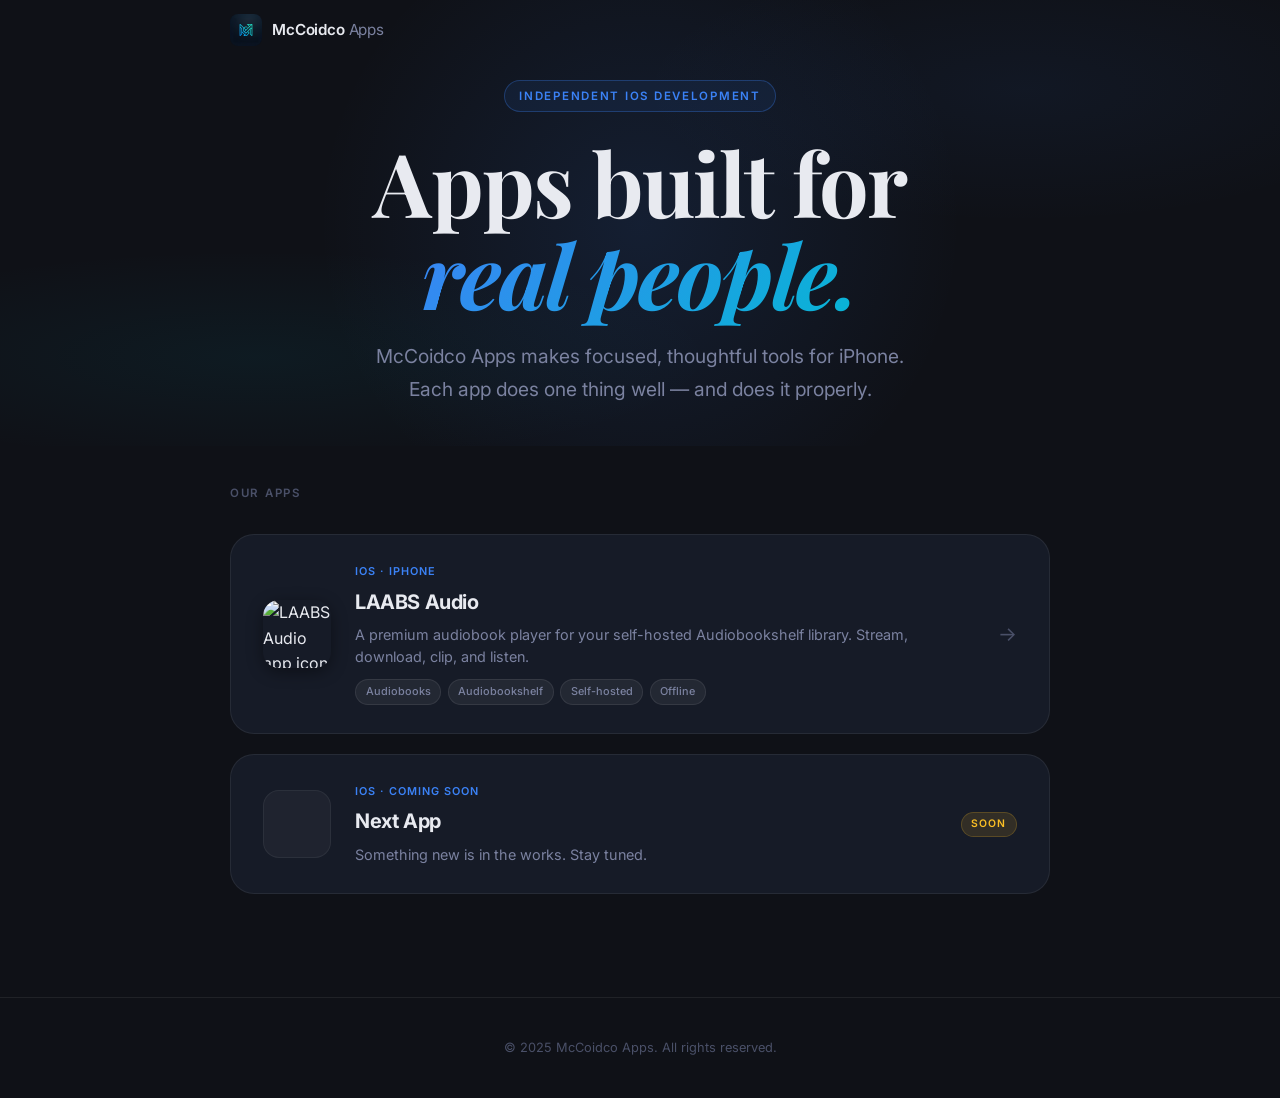
==== index.html @ eb5007ad "initial commit" ====
<!DOCTYPE html>
<html lang="en">
<head>
  <meta charset="UTF-8" />
  <meta name="viewport" content="width=device-width, initial-scale=1.0" />
  <title>McCoidco Apps — Useful Apps for Real People</title>
  <meta name="description" content="McCoidco Apps builds focused, useful iOS apps for people who care about how their tools work." />
  <meta property="og:title" content="McCoidco Apps — Useful Apps for Real People" />
  <meta property="og:description" content="We build focused, thoughtful iOS apps. Explore our apps below." />
  <meta property="og:type" content="website" />
  <meta name="theme-color" content="#0f1117" />
  <link rel="icon" type="image/png" href="assets/images/mccoidco-logo.png" />

  <link rel="preconnect" href="https://fonts.googleapis.com" />
  <link rel="preconnect" href="https://fonts.gstatic.com" crossorigin />
  <link href="https://fonts.googleapis.com/css2?family=Inter:wght@300;400;500;600;700&family=Playfair+Display:ital,wght@0,700;1,700&display=swap" rel="stylesheet" />

  <style>
    /* ── Reset & Base ── */
    *, *::before, *::after { box-sizing: border-box; margin: 0; padding: 0; }
    html { scroll-behavior: smooth; }

    body {
      font-family: 'Inter', system-ui, sans-serif;
      background-color: #0f1117;
      color: #e8eaf0;
      line-height: 1.6;
      -webkit-font-smoothing: antialiased;
    }

    a { color: inherit; text-decoration: none; }

    img { display: block; max-width: 100%; }

    /* ── Design Tokens ── */
    :root {
      --bg:          #0f1117;
      --bg-card:     #161b27;
      --bg-card-hover: #1c2335;
      --border:      rgba(255,255,255,0.07);
      --border-hover: rgba(255,255,255,0.15);
      --text:        #e8eaf0;
      --text-muted:  #7b82a0;
      --text-subtle: #4a5068;
      --accent:      #3b82f6;
      --accent-glow: rgba(59, 130, 246, 0.25);
      --accent-2:    #06b6d4;
      --radius:      16px;
      --radius-lg:   24px;
      --radius-full: 9999px;
    }

    /* ── Layout ── */
    .container {
      max-width: 900px;
      margin-inline: auto;
      padding-inline: clamp(1.25rem, 5vw, 2.5rem);
    }

    /* ── Nav ── */
    .site-nav {
      position: fixed;
      top: 0; left: 0; right: 0;
      z-index: 100;
      padding: 0.875rem 0;
      transition: background 0.3s ease, box-shadow 0.3s ease;
    }

    .site-nav.is-scrolled {
      background: rgba(15, 17, 23, 0.85);
      backdrop-filter: blur(20px);
      -webkit-backdrop-filter: blur(20px);
      box-shadow: 0 1px 0 rgba(255,255,255,0.05);
    }

    .site-nav__inner {
      display: flex;
      align-items: center;
      justify-content: space-between;
    }

    .site-nav__brand {
      display: flex;
      align-items: center;
      gap: 0.625rem;
    }

    .site-nav__logo {
      width: 32px;
      height: 32px;
      border-radius: 8px;
      object-fit: cover;
    }

    .site-nav__name {
      font-weight: 600;
      font-size: 0.95rem;
      letter-spacing: -0.01em;
      color: var(--text);
    }

    .site-nav__name span {
      color: var(--text-muted);
      font-weight: 400;
    }

    /* ── Hero ── */
    .hero {
      display: flex;
      flex-direction: column;
      align-items: center;
      justify-content: center;
      text-align: center;
      padding-block: 5rem 2.5rem;
      position: relative;
      overflow: hidden;
    }

    /* Radial glow behind hero */
    .hero::before {
      content: '';
      position: absolute;
      width: 700px;
      height: 700px;
      top: 50%;
      left: 50%;
      transform: translate(-50%, -50%);
      background: radial-gradient(ellipse at center, rgba(59,130,246,0.12) 0%, transparent 65%);
      pointer-events: none;
    }

    .hero::after {
      content: '';
      position: absolute;
      inset: 0;
      background:
        radial-gradient(ellipse 60% 40% at 20% 80%, rgba(6,182,212,0.06) 0%, transparent 60%),
        radial-gradient(ellipse 50% 50% at 80% 20%, rgba(59,130,246,0.06) 0%, transparent 60%);
      pointer-events: none;
    }

    .hero__content {
      position: relative;
      z-index: 1;
    }

    .hero__eyebrow {
      display: inline-block;
      font-size: 0.72rem;
      font-weight: 600;
      letter-spacing: 0.15em;
      text-transform: uppercase;
      color: var(--accent);
      margin-bottom: 1.5rem;
      padding: 0.35rem 0.875rem;
      border: 1px solid rgba(59,130,246,0.3);
      border-radius: var(--radius-full);
      background: rgba(59,130,246,0.08);
    }

    .hero__headline {
      font-family: 'Playfair Display', Georgia, serif;
      font-size: clamp(2.75rem, 7vw, 5.5rem);
      font-weight: 700;
      line-height: 1.05;
      letter-spacing: -0.02em;
      color: var(--text);
      margin-bottom: 1.25rem;
    }

    .hero__headline em {
      font-style: italic;
      background: linear-gradient(135deg, var(--accent), var(--accent-2));
      -webkit-background-clip: text;
      -webkit-text-fill-color: transparent;
      background-clip: text;
    }

    .hero__subhead {
      font-size: clamp(1rem, 2vw, 1.2rem);
      color: var(--text-muted);
      max-width: 48ch;
      margin-inline: auto;
      line-height: 1.7;
    }

    /* ── Section ── */
    .apps-section {
      padding-block: clamp(1.5rem, 3vw, 2.5rem) clamp(4rem, 8vw, 7rem);
    }

    .section-label {
      font-size: 0.72rem;
      font-weight: 600;
      letter-spacing: 0.15em;
      text-transform: uppercase;
      color: var(--text-subtle);
      margin-bottom: 2rem;
    }

    /* ── App Card ── */
    .apps-grid {
      display: grid;
      gap: 1.25rem;
    }

    .app-card {
      display: grid;
      grid-template-columns: auto 1fr auto;
      align-items: center;
      gap: 1.5rem;
      padding: 1.75rem 2rem;
      background: var(--bg-card);
      border: 1px solid var(--border);
      border-radius: var(--radius-lg);
      transition: background 0.2s ease, border-color 0.2s ease, transform 0.2s ease, box-shadow 0.2s ease;
      cursor: pointer;
      position: relative;
      overflow: hidden;
    }

    .app-card::before {
      content: '';
      position: absolute;
      inset: 0;
      background: linear-gradient(135deg, rgba(59,130,246,0.04) 0%, transparent 50%);
      opacity: 0;
      transition: opacity 0.2s ease;
      pointer-events: none;
    }

    .app-card:hover {
      background: var(--bg-card-hover);
      border-color: var(--border-hover);
      transform: translateY(-2px);
      box-shadow: 0 16px 48px rgba(0,0,0,0.4), 0 0 0 1px rgba(59,130,246,0.1);
    }

    .app-card:hover::before {
      opacity: 1;
    }

    .app-card__icon {
      width: 68px;
      height: 68px;
      border-radius: 16px;
      object-fit: cover;
      flex-shrink: 0;
      box-shadow: 0 4px 16px rgba(0,0,0,0.4);
    }

    .app-card__body {
      min-width: 0;
    }

    .app-card__platform {
      font-size: 0.68rem;
      font-weight: 600;
      letter-spacing: 0.1em;
      text-transform: uppercase;
      color: var(--accent);
      margin-bottom: 0.3rem;
    }

    .app-card__name {
      font-size: 1.25rem;
      font-weight: 700;
      letter-spacing: -0.02em;
      color: var(--text);
      margin-bottom: 0.4rem;
    }

    .app-card__tagline {
      font-size: 0.9rem;
      color: var(--text-muted);
      line-height: 1.5;
    }

    .app-card__tags {
      display: flex;
      gap: 0.4rem;
      flex-wrap: wrap;
      margin-top: 0.75rem;
    }

    .tag {
      font-size: 0.68rem;
      font-weight: 500;
      padding: 0.2rem 0.6rem;
      border-radius: var(--radius-full);
      background: rgba(255,255,255,0.06);
      color: var(--text-muted);
      border: 1px solid rgba(255,255,255,0.08);
      white-space: nowrap;
    }

    .app-card__arrow {
      color: var(--text-subtle);
      font-size: 1.25rem;
      flex-shrink: 0;
      transition: color 0.2s ease, transform 0.2s ease;
    }

    .app-card:hover .app-card__arrow {
      color: var(--accent);
      transform: translateX(3px);
    }

    /* "Coming soon" card style */
    .app-card--coming-soon {
      opacity: 0.45;
      cursor: default;
    }

    .app-card--coming-soon:hover {
      transform: none;
      box-shadow: none;
      background: var(--bg-card);
      border-color: var(--border);
    }

    .app-card--coming-soon::before {
      display: none;
    }

    .coming-soon-badge {
      font-size: 0.65rem;
      font-weight: 600;
      letter-spacing: 0.1em;
      text-transform: uppercase;
      padding: 0.2rem 0.6rem;
      border-radius: var(--radius-full);
      background: rgba(251,191,36,0.12);
      color: #fbbf24;
      border: 1px solid rgba(251,191,36,0.2);
      white-space: nowrap;
      flex-shrink: 0;
    }

    /* ── Footer ── */
    .site-footer {
      padding-block: 2.5rem;
      border-top: 1px solid var(--border);
      text-align: center;
    }

    .site-footer p {
      font-size: 0.8rem;
      color: var(--text-subtle);
    }

    .site-footer a {
      color: var(--text-muted);
      transition: color 0.15s ease;
    }

    .site-footer a:hover {
      color: var(--text);
    }

    /* ── Reveal animation ── */
    .reveal {
      opacity: 0;
      transform: translateY(16px);
      transition: opacity 0.6s ease, transform 0.6s ease;
    }

    .reveal.is-visible {
      opacity: 1;
      transform: none;
    }

    .reveal-delay-1 { transition-delay: 0.1s; }
    .reveal-delay-2 { transition-delay: 0.2s; }
    .reveal-delay-3 { transition-delay: 0.3s; }

    /* ── Responsive ── */
    @media (max-width: 580px) {
      .app-card {
        grid-template-columns: auto 1fr;
        padding: 1.25rem;
        gap: 1rem;
      }

      .app-card__arrow {
        display: none;
      }
    }
  </style>
</head>
<body>

<!-- ═══════════════════════════════════════
     NAV
 ═══════════════════════════════════════ -->
<nav class="site-nav" id="site-nav" aria-label="Site navigation">
  <div class="container">
    <div class="site-nav__inner">
      <a href="index.html" class="site-nav__brand" aria-label="McCoidco Apps home">
        <img src="assets/images/mccoidco-logo.png" alt="" class="site-nav__logo" />
        <span class="site-nav__name">McCoidco<span> Apps</span></span>
      </a>
    </div>
  </div>
</nav>


<!-- ═══════════════════════════════════════
     HERO
 ═══════════════════════════════════════ -->
<section class="hero" aria-labelledby="hero-heading">
  <div class="container">
    <div class="hero__content">
      <span class="hero__eyebrow reveal">Independent iOS Development</span>
      <h1 class="hero__headline reveal reveal-delay-1" id="hero-heading">
        Apps built for<br /><em>real people.</em>
      </h1>
      <p class="hero__subhead reveal reveal-delay-2">
        McCoidco Apps makes focused, thoughtful tools for iPhone. Each app does one thing well — and does it properly.
      </p>
    </div>
  </div>
</section>


<!-- ═══════════════════════════════════════
     APPS
 ═══════════════════════════════════════ -->
<section class="apps-section" id="apps" aria-labelledby="apps-heading">
  <div class="container">
    <p class="section-label reveal" id="apps-heading">Our Apps</p>

    <div class="apps-grid">

      <!-- LAABS Audio -->
      <a href="laabs/index.html" class="app-card reveal reveal-delay-1" id="card-laabs" aria-label="LAABS Audio — learn more">
        <img
          src="assets/images/laabs-icon.png"
          alt="LAABS Audio app icon"
          class="app-card__icon"
          width="68" height="68"
        />
        <div class="app-card__body">
          <p class="app-card__platform">iOS · iPhone</p>
          <p class="app-card__name">LAABS Audio</p>
          <p class="app-card__tagline">A premium audiobook player for your self-hosted Audiobookshelf library. Stream, download, clip, and listen.</p>
          <div class="app-card__tags">
            <span class="tag">Audiobooks</span>
            <span class="tag">Audiobookshelf</span>
            <span class="tag">Self-hosted</span>
            <span class="tag">Offline</span>
          </div>
        </div>
        <span class="app-card__arrow" aria-hidden="true">→</span>
      </a>

      <!-- Placeholder: Future App -->
      <div class="app-card app-card--coming-soon reveal reveal-delay-2" aria-hidden="true">
        <div style="width:68px;height:68px;border-radius:16px;background:rgba(255,255,255,0.04);border:1px solid rgba(255,255,255,0.06);flex-shrink:0;"></div>
        <div class="app-card__body">
          <p class="app-card__platform">iOS · Coming Soon</p>
          <p class="app-card__name">Next App</p>
          <p class="app-card__tagline">Something new is in the works. Stay tuned.</p>
        </div>
        <span class="coming-soon-badge">Soon</span>
      </div>

    </div>
  </div>
</section>


<!-- ═══════════════════════════════════════
     FOOTER
 ═══════════════════════════════════════ -->
<footer class="site-footer">
  <div class="container">
    <p>© 2025 McCoidco Apps. All rights reserved.</p>
  </div>
</footer>


<script>
  'use strict';

  /* Nav scroll state */
  const nav = document.getElementById('site-nav');
  function updateNav() {
    nav.classList.toggle('is-scrolled', window.scrollY > 10);
  }
  updateNav();
  window.addEventListener('scroll', updateNav, { passive: true });

  /* Scroll reveal */
  const revealEls = document.querySelectorAll('.reveal');
  if (revealEls.length) {
    const observer = new IntersectionObserver(
      entries => entries.forEach(e => {
        if (e.isIntersecting) {
          e.target.classList.add('is-visible');
          observer.unobserve(e.target);
        }
      }),
      { threshold: 0.1, rootMargin: '0px 0px -30px 0px' }
    );
    revealEls.forEach(el => observer.observe(el));
  }
</script>

</body>
</html>
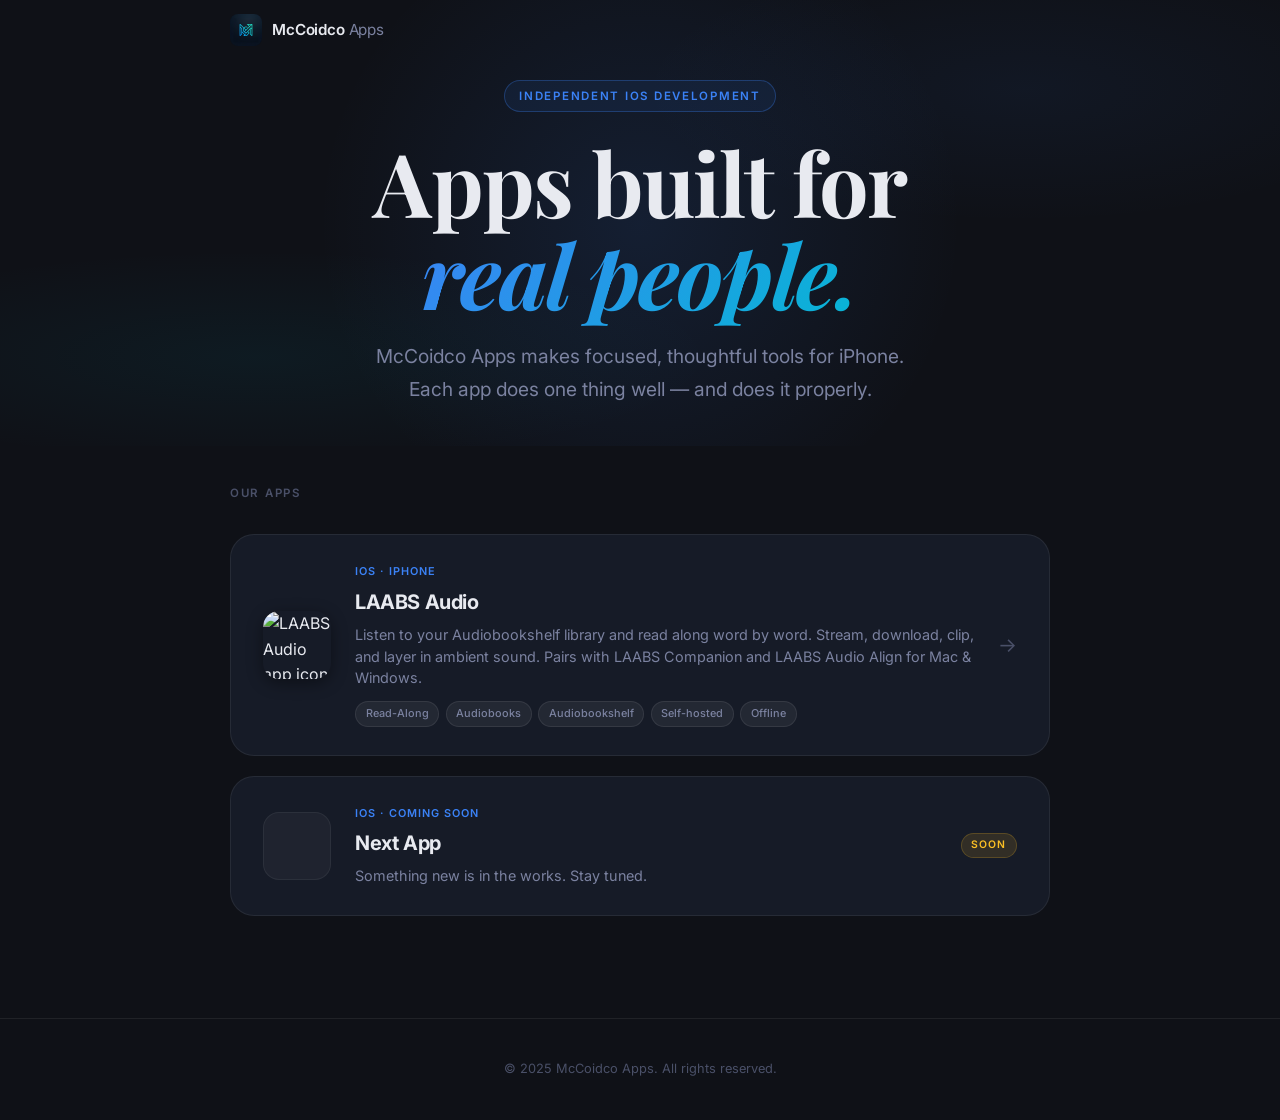
==== commit 76058c97: "Redo LAABS docs page and refresh landing page screenshots - Rewrite docs: Getting Started (no server" ====
--- a/index.html
+++ b/index.html
@@ -443,8 +443,9 @@
         <div class="app-card__body">
           <p class="app-card__platform">iOS · iPhone</p>
           <p class="app-card__name">LAABS Audio</p>
-          <p class="app-card__tagline">A premium audiobook player for your self-hosted Audiobookshelf library. Stream, download, clip, and listen.</p>
+          <p class="app-card__tagline">Listen to your Audiobookshelf library and read along word by word. Stream, download, clip, and layer in ambient sound. Pairs with LAABS Companion and LAABS Audio Align for Mac &amp; Windows.</p>
           <div class="app-card__tags">
+            <span class="tag">Read-Along</span>
             <span class="tag">Audiobooks</span>
             <span class="tag">Audiobookshelf</span>
             <span class="tag">Self-hosted</span>
